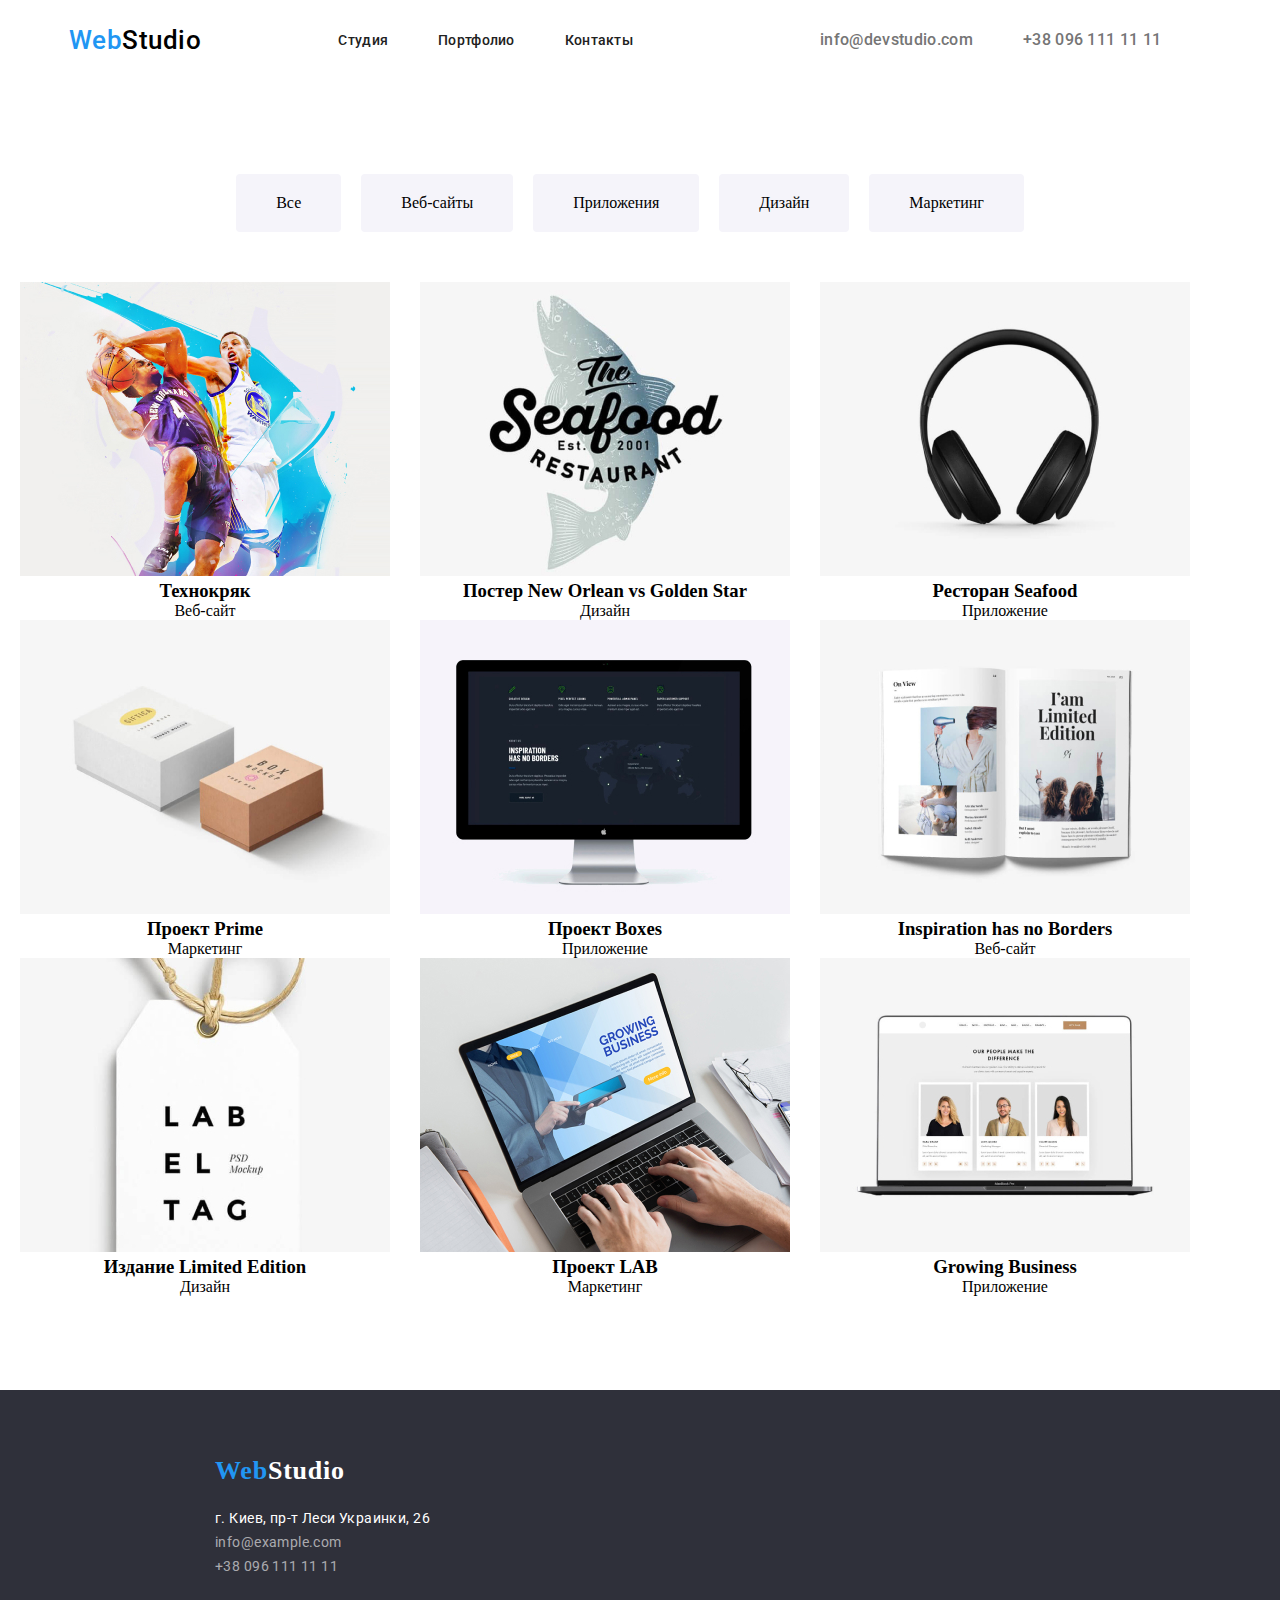
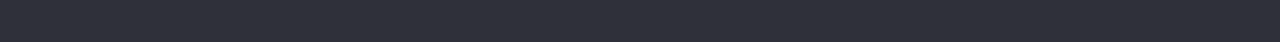
==== portfolio.html @ 349dc5eb "add photo for two page" ====
<!DOCTYPE html>
<html lang="ru">

<head>
    <meta charset="UTF-8">
    <meta http-equiv="X-UA-Compatible" content="IE=edge">
    <meta name="viewport" content="width=device-width, initial-scale=1.0">
    <title>2 Homework</title>
    <link rel="stylesheet" href="./style.css">
    <link rel="stylesheet" href="./porfolio.css">
</head>

<body>
    <div class="wrapper">
        <header>
            <!-- header-top  -->
            <div class="header-top">
                <a class="logo" href="#logo">
                    Web<span>Studio</span>
                </a>
                <nav>
                    <ul class="nav-list">
                        <li> <a href="./index.html">Студия</a></li>
                        <li> <a href="./porfolio.html">Портфолио</a></li>
                        <li> <a href="./contacts.html">Контакты</a></li>
                    </ul>
                </nav>
                <ul class="social-link">
                    <li> <a href="#">info@devstudio.com</a></li>
                    <li> <a href="#">+38 096 111 11 11</a></li>
                </ul>

            </div>
        </header>
        <main>
            <section class="section-filter">
                <h2 style="display: none;">Секция Фильтров</h2>
                <ul class="main-list">
                    <li><a href="#">Все</a></li>
                    <li><a href="#">Веб-сайты</a></li>
                    <li><a href="#">Приложения</a></li>
                    <li><a href="#">Дизайн</a></li>
                    <li><a href="#">Маркетинг</a></li>
                </ul>
            </section>
            <div class="section-store">
                <ul class="items-store">
                    <li>
                        <img src="./images/portfolio/01.jpg" alt="">
                        <h3>Технокряк</h3>
                        <p>Веб-сайт</p>
                    </li>
                    <li>
                        <img src="./images/portfolio/02.jpg" alt="">
                        <h3>Постер New Orlean vs Golden Star</h3>
                        <p>Дизайн</p>
                    </li>
                    <li>
                        <img src="./images/portfolio/03.jpg" alt="">
                        <h3>Ресторан Seafood</h3>
                        <p>Приложение</p>
                    </li>
                    <li>
                        <img src="./images/portfolio/04.jpg" alt="">
                        <h3>Проект Prime</h3>
                        <p>Маркетинг</p>
                    </li>
                    <li>
                        <img src="./images/portfolio/05.jpg" alt="">
                        <h3>Проект Boxes</h3>
                        <p>Приложение</p>
                    </li>
                    <li>
                        <img src="./images/portfolio/06.jpg" alt="">
                        <h3>Inspiration has no Borders</h3>
                        <p>Веб-сайт</p>
                    </li>
                    <li>
                        <img src="./images/portfolio/07.jpg" alt="">
                        <h3>Издание Limited Edition</h3>
                        <p>Дизайн</p>
                    </li>
                    <li>
                        <img src="./images/portfolio/08.jpg" alt="">
                        <h3>Проект LAB</h3>
                        <p>Маркетинг</p>
                    </li>
                    <li>
                        <img src="./images/portfolio/09.jpg" alt="">
                        <h3>Growing Business</h3>
                        <p>Приложение</p>
                    </li>
                </ul>
            </div>
        </main>
        <footer>
            <!-- footer-bottom -->
            <div class="footer-bottom">
                <a class="logo" href="#logo">
                    Web<span class="c-white">Studio</span>
                </a>
                <address>
                    <ul class="footer-list">
                        <li><a href="https://bit.ly/3pXMvUd" target="_blank" rel="noopener noreferrer">
                                г. Киев, пр-т
                                Леси Украинки, 26
                            </a>
                        </li>
                        <li><a class="link" href="mailto:info@devstudio.com">info@example.com</a> </li>
                        <li><a class="link" href="tel:+380961111111">+38 096 111 11 11</a> </li>
                    </ul>
                </address>
            </div>
        </footer>
    </div>
</body>

</html>
---- style.css ----
@import url(https://fonts.googleapis.com/css?family=Roboto:100,100italic,300,300italic,regular,italic,500,500italic,700,700italic,900,900italic);
* {
    margin: 0;
    padding: 0;
}

a {
    text-decoration: none;
    color: black;
}

ul li {
    list-style: none;
}


/* for footer link  */

.c-white {
    color: white;
}


/* header  */

.header-top {
    display: flex;
    justify-content: space-around;
    height: 80px;
    align-items: center;
}

.header-top a {
    font-family: 'Roboto';
    font-style: normal;
    font-weight: 500;
    line-height: 14px;
    letter-spacing: 0.02em;
}

.logo {
    font-family: 'Raleway';
    font-style: normal;
    font-weight: 700;
    font-size: 26px;
    line-height: 31px;
    letter-spacing: 0.03em;
    color: #2196F3;
}

.header-top span {
    color: #000;
}

.header-top ul {
    display: flex;
}

.nav-list li {
    margin-right: 50px;
}

.nav-list a {
    color: #212121;
    font-size: 14px;
}

.social-link a {
    color: #757575;
    margin-right: 50px;
}

.header-top ul li a:hover {
    color: #2196F3;
}


/* main  */

main {
    text-align: center;
}

section h2 {
    margin-bottom: 50px;
    font-family: 'Roboto';
    font-style: normal;
    font-weight: 700;
    font-size: 36px;
    line-height: 42px;
    text-align: center;
    letter-spacing: 0.03em;
    color: #212121;
}


/* banner  */

.banner {
    display: flex;
    flex-direction: column;
    justify-content: center;
    align-items: center;
    background: #2F303A;
    height: 600px;
}

.banner h1 {
    width: 696px;
    font-family: 'Roboto';
    font-style: normal;
    font-weight: 900;
    font-size: 44px;
    line-height: 60px;
    text-align: center;
    letter-spacing: 0.06em;
    text-transform: uppercase;
    color: #FFFFFF;
}

.banner button {
    font-family: 'Roboto';
    font-style: normal;
    font-weight: 700;
    font-size: 16px;
    line-height: 30px;
    color: white;
    padding: 20px 20px;
    background: #2196F3;
    box-shadow: 0px 4px 4px rgba(0, 0, 0, 0.15);
    border-radius: 4px;
    margin-top: 30px;
    cursor: pointer;
}

.banner button:active {
    background: #757575;
}


/* our-features  */

.our-features {
    margin-top: 94px;
    display: flex;
    flex-direction: column;
    justify-content: center;
}

.list {
    margin-top: 20px;
    display: flex;
    justify-content: center;
}

.list h3 {
    font-family: 'Roboto';
    font-style: normal;
    font-weight: 700;
    font-size: 14px;
    line-height: 16px;
    letter-spacing: 0.03em;
    text-transform: uppercase;
    color: #212121;
}

.list li {
    width: 270px;
    text-align: left;
    margin-right: 30px;
}

.list p {
    margin-top: 10px;
    font-family: 'Roboto';
    font-style: normal;
    font-weight: 400;
    font-size: 14px;
    line-height: 24px;
    letter-spacing: 0.03em;
    color: #757575;
}


/* what-we-do  */

.what-we-do {
    margin-top: 94px;
    display: flex;
    flex-direction: column;
}

.what-we-do ul {
    display: flex;
    justify-content: center;
}

.what-we-do ul li {
    margin-right: 30px;
}

.items {
    display: flex;
    justify-content: space-around;
}


/* our-teams  */

.our-teams {
    margin-top: 94px;
    display: flex;
    flex-direction: column;
}

.our-teams ul {
    justify-content: center;
}

.item {
    background: #FFFFFF;
    box-shadow: 0px 1px 3px rgba(0, 0, 0, 0.12), 0px 1px 1px rgba(0, 0, 0, 0.14), 0px 2px 1px rgba(0, 0, 0, 0.2);
    border-radius: 0px 0px 4px 4px;
    margin-right: 30px;
    transition: all 0.7s ease-in;
}

.item:hover {
    background: #2F303A;
    color: white;
}

.item h3 {
    margin-top: 30px;
}

.item p {
    margin: 30px 0 30px;
}


/* footer */

footer {
    margin-top: 94px;
    width: 100%;
    height: 252px;
    background: #2F303A;
}

footer a {
    color: white;
}

.footer-bottom {
    margin-left: 215px;
    height: 100%;
    display: flex;
    justify-content: center;
    align-items: flex-start;
    flex-direction: column;
}

address {
    margin-top: 20px;
}

.footer-list a {
    font-family: 'Roboto';
    font-style: normal;
    font-weight: 400;
    font-size: 14px;
    line-height: 24px;
    letter-spacing: 0.03em;
}

.link {
    color: rgba(255, 255, 255, 0.6);
}
---- porfolio.css ----
html,
body {
    height: 100%;
}

.wrapper {
    display: flex;
    min-height: 100%;
    flex-direction: column;
}

main {
    flex: 1 1 auto;
    min-height: 100%;
}

.section-filter {
    display: flex;
    justify-content: center;
}

.main-list {
    display: flex;
    align-items: center;
    margin-top: 94px;
}

.main-list li {
    margin-right: 20px;
    background: #f5f4fa;
    border-radius: 4px;
    padding: 20px 40px;
}

.main-list li:hover {
    color: white;
    background: #2196f3;
    box-shadow: 0px 3px 1px rgba(0, 0, 0, 0.1), 0px 1px 2px rgba(0, 0, 0, 0.08), 0px 2px 2px rgba(0, 0, 0, 0.12);
}

.main-list a:hover {
    color: white;
}

.section-store {
    display: flex;
    flex-direction: column;
    justify-content: center;
    align-items: center;
    margin-top: 50px;
}

.items-store {
    display: flex;
    flex-direction: row;
    width: 1240px;
    flex-wrap: wrap;
}

.items-store li {
    margin-right: 30px;
}
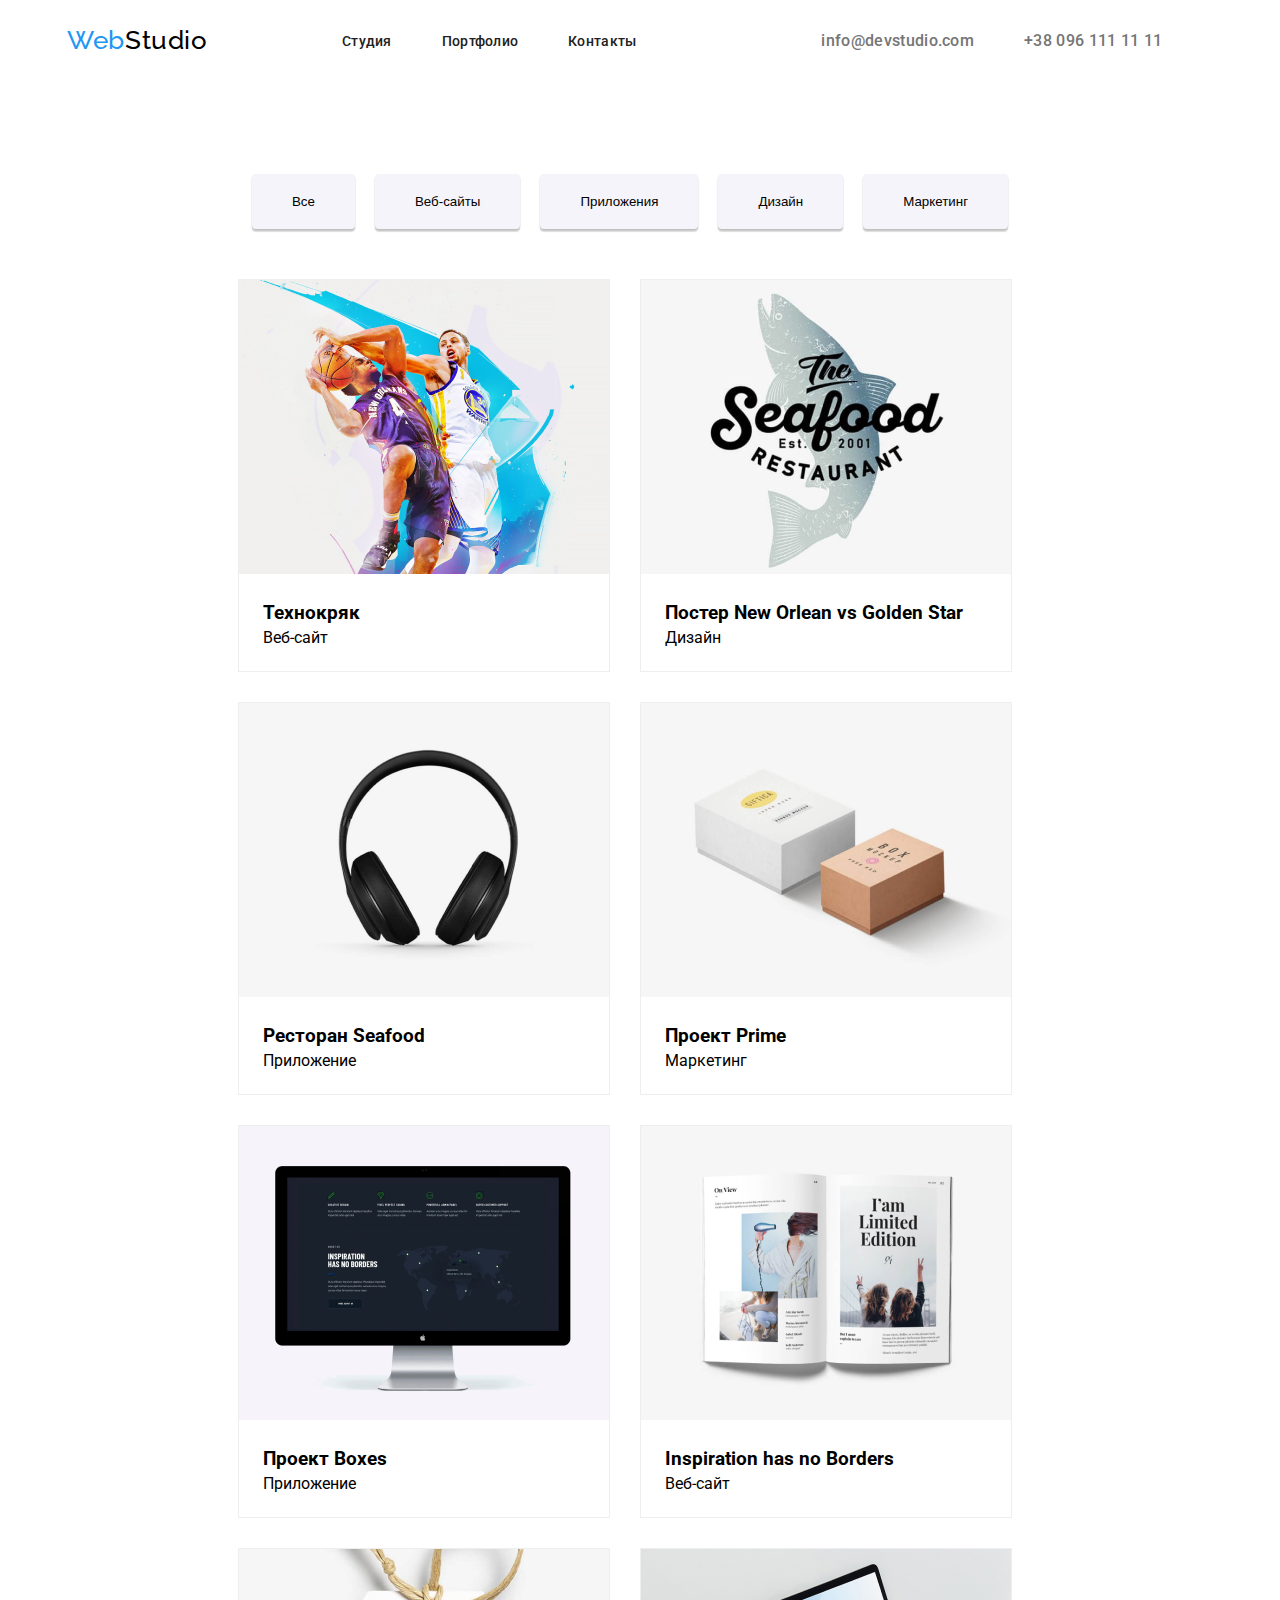
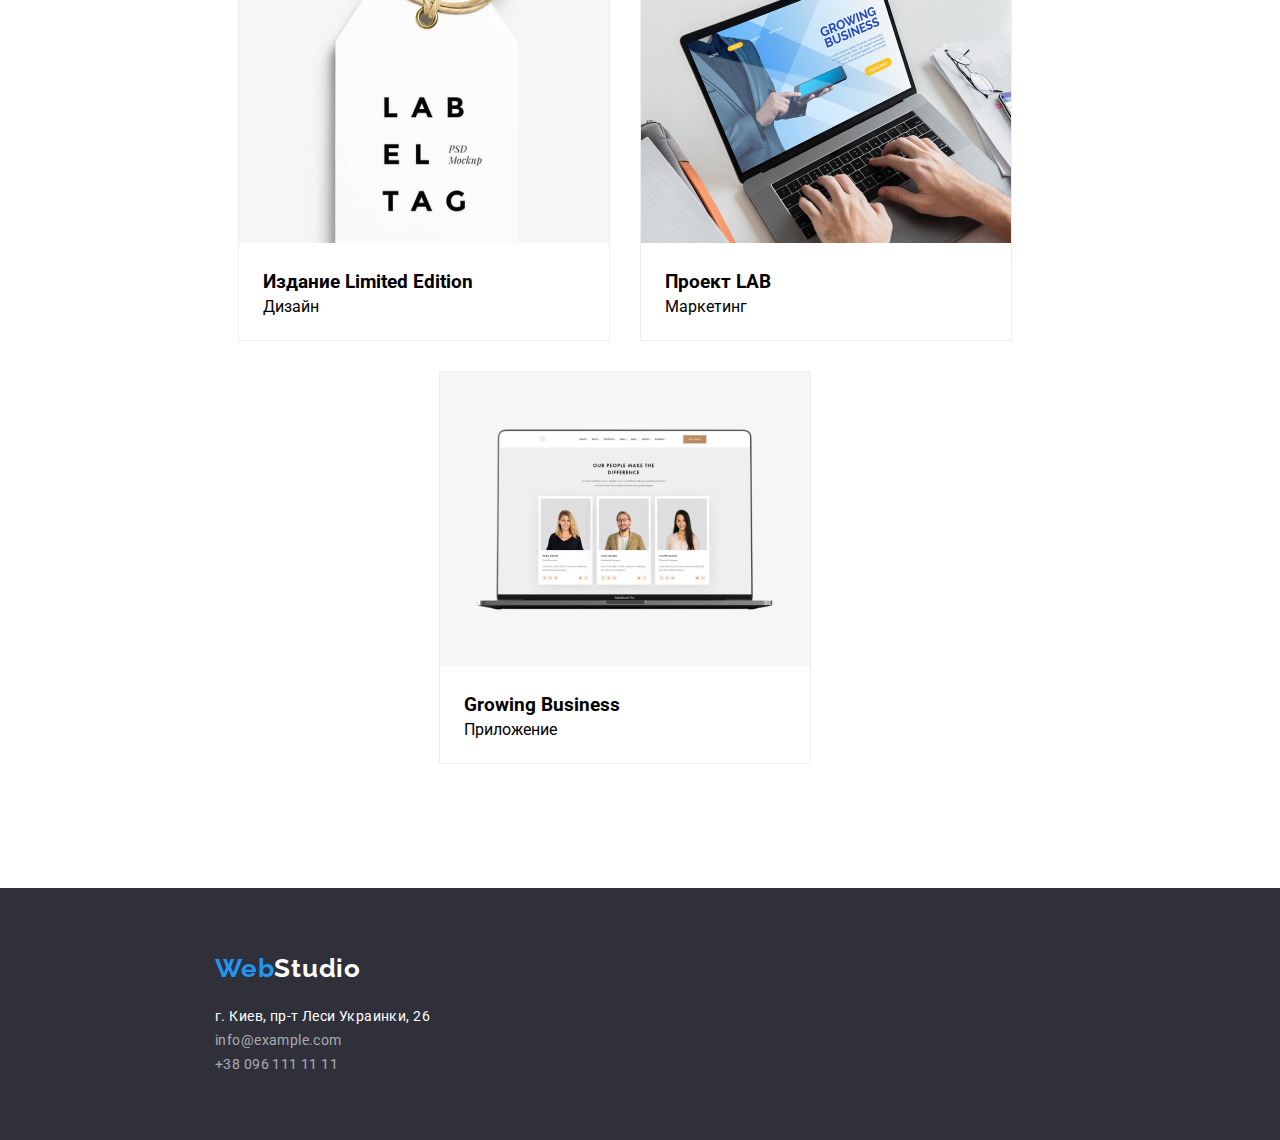
==== commit 29e97353: "changes" ====
--- a/portfolio.html
+++ b/portfolio.html
@@ -2,117 +2,160 @@
 <html lang="ru">
 
 <head>
-    <meta charset="UTF-8">
-    <meta http-equiv="X-UA-Compatible" content="IE=edge">
-    <meta name="viewport" content="width=device-width, initial-scale=1.0">
-    <title>2 Homework</title>
-    <link rel="stylesheet" href="./style.css">
-    <link rel="stylesheet" href="./porfolio.css">
+    <meta charset="UTF-8" />
+    <meta http-equiv="X-UA-Compatible" content="IE=edge" />
+    <meta name="viewport" content="width=device-width, initial-scale=1.0" />
+    <link rel="preconnect" href="https://fonts.googleapis.com">
+    <link rel="preconnect" href="https://fonts.gstatic.com" crossorigin>
+    <link href="https://fonts.googleapis.com/css2?family=Raleway:wght@700&family=Roboto:wght@400;500;700;900&display=swap" rel="stylesheet">
+    <link rel="stylesheet" href="./styles.css" />
+    <title>Portfolio</title>
 </head>
 
 <body>
-    <div class="wrapper">
-        <header>
-            <!-- header-top  -->
-            <div class="header-top">
-                <a class="logo" href="#logo">
-                    Web<span>Studio</span>
-                </a>
-                <nav>
-                    <ul class="nav-list">
-                        <li> <a href="./index.html">Студия</a></li>
-                        <li> <a href="./porfolio.html">Портфолио</a></li>
-                        <li> <a href="./contacts.html">Контакты</a></li>
-                    </ul>
-                </nav>
-                <ul class="social-link">
-                    <li> <a href="#">info@devstudio.com</a></li>
-                    <li> <a href="#">+38 096 111 11 11</a></li>
+    <header>
+        <!-- header-top  -->
+        <div class="header-top">
+            <a class="logo" href="#logo"> Web<span>Studio</span> </a>
+            <nav>
+                <ul class="nav-list">
+                    <li><a href="./index.html">Студия</a></li>
+                    <li><a href="./porfolio.html">Портфолио</a></li>
+                    <li><a href="./contacts.html">Контакты</a></li>
                 </ul>
-
-            </div>
-        </header>
-        <main>
-            <section class="section-filter">
-                <h2 style="display: none;">Секция Фильтров</h2>
-                <ul class="main-list">
-                    <li><a href="#">Все</a></li>
-                    <li><a href="#">Веб-сайты</a></li>
-                    <li><a href="#">Приложения</a></li>
-                    <li><a href="#">Дизайн</a></li>
-                    <li><a href="#">Маркетинг</a></li>
-                </ul>
-            </section>
-            <div class="section-store">
-                <ul class="items-store">
-                    <li>
-                        <img src="./images/portfolio/01.jpg" alt="">
-                        <h3>Технокряк</h3>
-                        <p>Веб-сайт</p>
-                    </li>
-                    <li>
-                        <img src="./images/portfolio/02.jpg" alt="">
-                        <h3>Постер New Orlean vs Golden Star</h3>
-                        <p>Дизайн</p>
-                    </li>
-                    <li>
-                        <img src="./images/portfolio/03.jpg" alt="">
-                        <h3>Ресторан Seafood</h3>
-                        <p>Приложение</p>
-                    </li>
-                    <li>
-                        <img src="./images/portfolio/04.jpg" alt="">
-                        <h3>Проект Prime</h3>
-                        <p>Маркетинг</p>
-                    </li>
-                    <li>
-                        <img src="./images/portfolio/05.jpg" alt="">
-                        <h3>Проект Boxes</h3>
-                        <p>Приложение</p>
-                    </li>
-                    <li>
-                        <img src="./images/portfolio/06.jpg" alt="">
-                        <h3>Inspiration has no Borders</h3>
-                        <p>Веб-сайт</p>
-                    </li>
-                    <li>
-                        <img src="./images/portfolio/07.jpg" alt="">
-                        <h3>Издание Limited Edition</h3>
-                        <p>Дизайн</p>
-                    </li>
-                    <li>
-                        <img src="./images/portfolio/08.jpg" alt="">
-                        <h3>Проект LAB</h3>
-                        <p>Маркетинг</p>
-                    </li>
-                    <li>
-                        <img src="./images/portfolio/09.jpg" alt="">
-                        <h3>Growing Business</h3>
-                        <p>Приложение</p>
-                    </li>
-                </ul>
-            </div>
-        </main>
-        <footer>
-            <!-- footer-bottom -->
-            <div class="footer-bottom">
-                <a class="logo" href="#logo">
-                    Web<span class="c-white">Studio</span>
-                </a>
-                <address>
-                    <ul class="footer-list">
-                        <li><a href="https://bit.ly/3pXMvUd" target="_blank" rel="noopener noreferrer">
-                                г. Киев, пр-т
-                                Леси Украинки, 26
-                            </a>
-                        </li>
-                        <li><a class="link" href="mailto:info@devstudio.com">info@example.com</a> </li>
-                        <li><a class="link" href="tel:+380961111111">+38 096 111 11 11</a> </li>
-                    </ul>
-                </address>
-            </div>
-        </footer>
-    </div>
+            </nav>
+            <ul class="social-link">
+                <li><a href="#">info@devstudio.com</a></li>
+                <li><a href="#">+38 096 111 11 11</a></li>
+            </ul>
+        </div>
+    </header>
+    <main>
+        <section class="section-filter">
+            <h1 style="display: none">Секция Фильтров</h1>
+            <ul class="main-list">
+                <li><button type="button">Все</button></li>
+                <li><button type="button">Веб-сайты</button></li>
+                <li><button type="button">Приложения</button></li>
+                <li><button type="button">Дизайн</button></li>
+                <li><button type="button">Маркетинг</button></li>
+            </ul>
+        </section>
+        <div class="section-store">
+            <ul class="items-store">
+                <li class="store-item">
+                    <a href="#">
+                        <img width="370" src="./images/portfolio/01.jpg" alt="Website" />
+                        <div class="container">
+                            <h3>Технокряк</h3>
+                            <p>Веб-сайт</p>
+                        </div>
+                    </a>
+                </li>
+                <li class="store-item">
+                    <a href="#">
+                        <img width="370" src="/images/portfolio/02.jpg" alt="Design" />
+                        <div class="container">
+                            <h3>Постер New Orlean vs Golden Star</h3>
+                            <p>Дизайн</p>
+                        </div>
+                    </a>
+                </li>
+                <li class="store-item">
+                    <a href="#">
+                        <img width="370" src="./images/portfolio/03.jpg" alt="Application" />
+                        <div class="container">
+                            <h3>Ресторан Seafood</h3>
+                            <p>Приложение</p>
+                        </div>
+                    </a>
+                </li>
+                <li class="store-item">
+                    <a href="#">
+                        <img width="370" src="./images/portfolio/04.jpg" alt="Marketing" />
+                        <div class="container">
+                            <h3>Проект Prime</h3>
+                            <p>Маркетинг</p>
+                        </div>
+                    </a>
+                </li>
+                <li class="store-item">
+                    <a href="#">
+                        <img width="370" src="./images/portfolio/05.jpg" alt="Application" />
+                        <div class="container">
+                            <h3>Проект Boxes</h3>
+                            <p>Приложение</p>
+                        </div>
+                    </a>
+                </li>
+                <li class="store-item">
+                    <a href="#">
+                        <img width="370" src="./images/portfolio/06.jpg" alt="Website" />
+                        <div class="container">
+                            <h3>Inspiration has no Borders</h3>
+                            <p>Веб-сайт</p>
+                        </div>
+                    </a>
+                </li>
+                <li class="store-item">
+                    <a href="#">
+                        <img width="370" src="./images/portfolio/07.jpg" alt="Design" />
+                        <div class="container">
+                            <h3>Издание Limited Edition</h3>
+                            <p>Дизайн</p>
+                        </div>
+                    </a>
+                </li>
+                <li class="store-item">
+                    <a href="#">
+                        <img width="370" src="./images/portfolio/08.jpg" alt="Marketing" />
+                        <div class="container">
+                            <h3>Проект LAB</h3>
+                            <p>Маркетинг</p>
+                        </div>
+                    </a>
+                </li>
+                <li class="store-item">
+                    <a href="#">
+                        <img width="370" src="./images/portfolio/09.jpg" alt="Application" />
+                        <div class="container">
+                            <h3>Growing Business</h3>
+                            <p>Приложение</p>
+                        </div>
+                    </a>
+                </li>
+            </ul>
+        </div>
+    </main>
+    <footer>
+        <!-- footer-bottom -->
+        <div class="footer-bottom">
+            <a class="logo" href="#logo">
+          Web<span class="c-white">Studio</span>
+        </a>
+            <address>
+          <ul class="footer-list">
+            <li>
+              <a
+                href="https://bit.ly/3pXMvUd"
+                target="_blank"
+                rel="noopener noreferrer"
+              >
+                г. Киев, пр-т Леси Украинки, 26
+              </a>
+            </li>
+            <li>
+              <a class="link" href="mailto:info@devstudio.com"
+                >info@example.com</a
+              >
+            </li>
+            <li>
+              <a class="link" href="tel:+380961111111">+38 096 111 11 11</a>
+            </li>
+          </ul>
+        </address>
+        </div>
+    </footer>
 </body>
 
 </html>--- a/styles.css
+++ b/styles.css
@@ -0,0 +1,341 @@
+* {
+    margin: 0;
+    padding: 0;
+}
+
+body {
+    font-family: 'Roboto', sans-serif, 'Times New Roman', Times, serif, -apple-system, BlinkMacSystemFont, 'Segoe UI', Roboto, Oxygen, Ubuntu, Cantarell, 'Open Sans', 'Helvetica Neue', sans-serif;
+}
+
+a {
+    text-decoration: none;
+    color: black;
+}
+
+ul li {
+    list-style: none;
+}
+
+
+/* for footer link  */
+
+.c-white {
+    color: white;
+}
+
+
+/* header  */
+
+.header-top {
+    display: flex;
+    justify-content: space-around;
+    height: 80px;
+    align-items: center;
+}
+
+.header-top a {
+    font-style: normal;
+    font-weight: 500;
+    line-height: 14px;
+    letter-spacing: 0.02em;
+}
+
+.logo {
+    font-family: 'Raleway', sans-serif;
+    font-style: normal;
+    font-weight: 700;
+    font-size: 26px;
+    line-height: 31px;
+    letter-spacing: 0.03em;
+    color: #2196F3;
+}
+
+.header-top span {
+    color: #000;
+}
+
+.header-top ul {
+    display: flex;
+}
+
+.nav-list li {
+    margin-right: 50px;
+}
+
+.nav-list a {
+    color: #212121;
+    font-size: 14px;
+}
+
+.social-link a {
+    color: #757575;
+    margin-right: 50px;
+}
+
+.header-top ul li a:hover {
+    color: #2196F3;
+}
+
+
+/* main  */
+
+main {
+    text-align: center;
+}
+
+section h2 {
+    margin-bottom: 50px;
+    font-style: normal;
+    font-weight: 700;
+    font-size: 36px;
+    line-height: 42px;
+    text-align: center;
+    letter-spacing: 0.03em;
+    color: #212121;
+}
+
+
+/* banner  */
+
+.banner {
+    display: flex;
+    flex-direction: column;
+    justify-content: center;
+    align-items: center;
+    background: #2F303A;
+    height: 600px;
+}
+
+.banner h1 {
+    width: 696px;
+    font-style: normal;
+    font-weight: 900;
+    font-size: 44px;
+    line-height: 60px;
+    text-align: center;
+    letter-spacing: 0.06em;
+    text-transform: uppercase;
+    color: #FFFFFF;
+}
+
+.banner button {
+    font-style: normal;
+    font-weight: 700;
+    font-size: 16px;
+    line-height: 30px;
+    color: white;
+    padding: 20px 20px;
+    background: #2196F3;
+    box-shadow: 0px 4px 4px rgba(0, 0, 0, 0.15);
+    border-radius: 4px;
+    margin-top: 30px;
+    cursor: pointer;
+}
+
+.banner button:hover {
+    background: #757575;
+}
+
+
+/* our-features  */
+
+.our-features {
+    margin-top: 94px;
+    display: flex;
+    flex-direction: column;
+    justify-content: center;
+}
+
+.list {
+    margin-top: 20px;
+    display: flex;
+    justify-content: center;
+}
+
+.list h3 {
+    font-style: normal;
+    font-weight: 700;
+    font-size: 14px;
+    line-height: 16px;
+    letter-spacing: 0.03em;
+    text-transform: uppercase;
+    color: #212121;
+}
+
+.list li {
+    width: 270px;
+    text-align: left;
+    margin-right: 30px;
+}
+
+.list p {
+    margin-top: 10px;
+    font-style: normal;
+    font-weight: 400;
+    font-size: 14px;
+    line-height: 24px;
+    letter-spacing: 0.03em;
+    color: #757575;
+}
+
+
+/* what-we-do  */
+
+.what-we-do {
+    margin-top: 94px;
+    display: flex;
+    flex-direction: column;
+}
+
+.what-we-do ul {
+    display: flex;
+    justify-content: center;
+}
+
+.what-we-do ul li {
+    margin-right: 30px;
+}
+
+.items {
+    display: flex;
+    justify-content: space-around;
+}
+
+
+/* our-teams  */
+
+.our-teams {
+    margin-top: 94px;
+    display: flex;
+    flex-direction: column;
+}
+
+.our-teams ul {
+    justify-content: center;
+}
+
+.item {
+    background: #FFFFFF;
+    box-shadow: 0px 1px 3px rgba(0, 0, 0, 0.12), 0px 1px 1px rgba(0, 0, 0, 0.14), 0px 2px 1px rgba(0, 0, 0, 0.2);
+    border-radius: 0px 0px 4px 4px;
+    margin-right: 30px;
+    transition: all 0.7s ease-in;
+}
+
+.item:hover {
+    background: #2F303A;
+    color: white;
+}
+
+.item h3 {
+    margin-top: 30px;
+}
+
+.item p {
+    margin: 30px 0 30px;
+}
+
+
+/* footer */
+
+footer {
+    margin-top: 94px;
+    width: 100%;
+    height: 252px;
+    background: #2F303A;
+}
+
+footer a {
+    color: white;
+}
+
+.footer-bottom {
+    margin-left: 215px;
+    height: 100%;
+    display: flex;
+    justify-content: center;
+    align-items: flex-start;
+    flex-direction: column;
+}
+
+address {
+    margin-top: 20px;
+}
+
+.footer-list a {
+    font-style: normal;
+    font-weight: 400;
+    font-size: 14px;
+    line-height: 24px;
+    letter-spacing: 0.03em;
+}
+
+.link {
+    color: rgba(255, 255, 255, 0.6);
+}
+
+
+/* portfolio  */
+
+.section-filter {
+    display: flex;
+    justify-content: center;
+}
+
+.main-list {
+    display: flex;
+    align-items: center;
+    margin-top: 94px;
+}
+
+.main-list button {
+    margin-right: 20px;
+    background: #F5F4FA;
+    border-radius: 4px;
+    padding: 20px 40px;
+    border: none;
+    box-shadow: 0px 3px 1px rgba(0, 0, 0, 0.1), 0px 1px 2px rgba(0, 0, 0, 0.08), 0px 2px 2px rgba(0, 0, 0, 0.12);
+}
+
+.main-list button:hover {
+    color: white;
+    background: #2196f3;
+    box-shadow: 0px 3px 1px rgba(0, 0, 0, 0.1), 0px 1px 2px rgba(0, 0, 0, 0.08), 0px 2px 2px rgba(0, 0, 0, 0.12);
+}
+
+.section-store {
+    display: flex;
+    flex-direction: column;
+    justify-content: center;
+    align-items: center;
+    margin-top: 50px;
+}
+
+.items-store {
+    display: flex;
+    flex-direction: row;
+    flex-wrap: wrap;
+    justify-content: center;
+    width: 80%;
+}
+
+.items-store li {
+    margin: 0 30px 30px 0;
+}
+
+.store-item {
+    display: flex;
+    flex-direction: column;
+    background: #FFFFFF;
+    border: 1px solid #EEEEEE;
+    width: 370px;
+}
+
+.container {
+    text-align: start;
+    padding: 24px;
+}
+
+.container p {
+    margin-top: 4px;
+}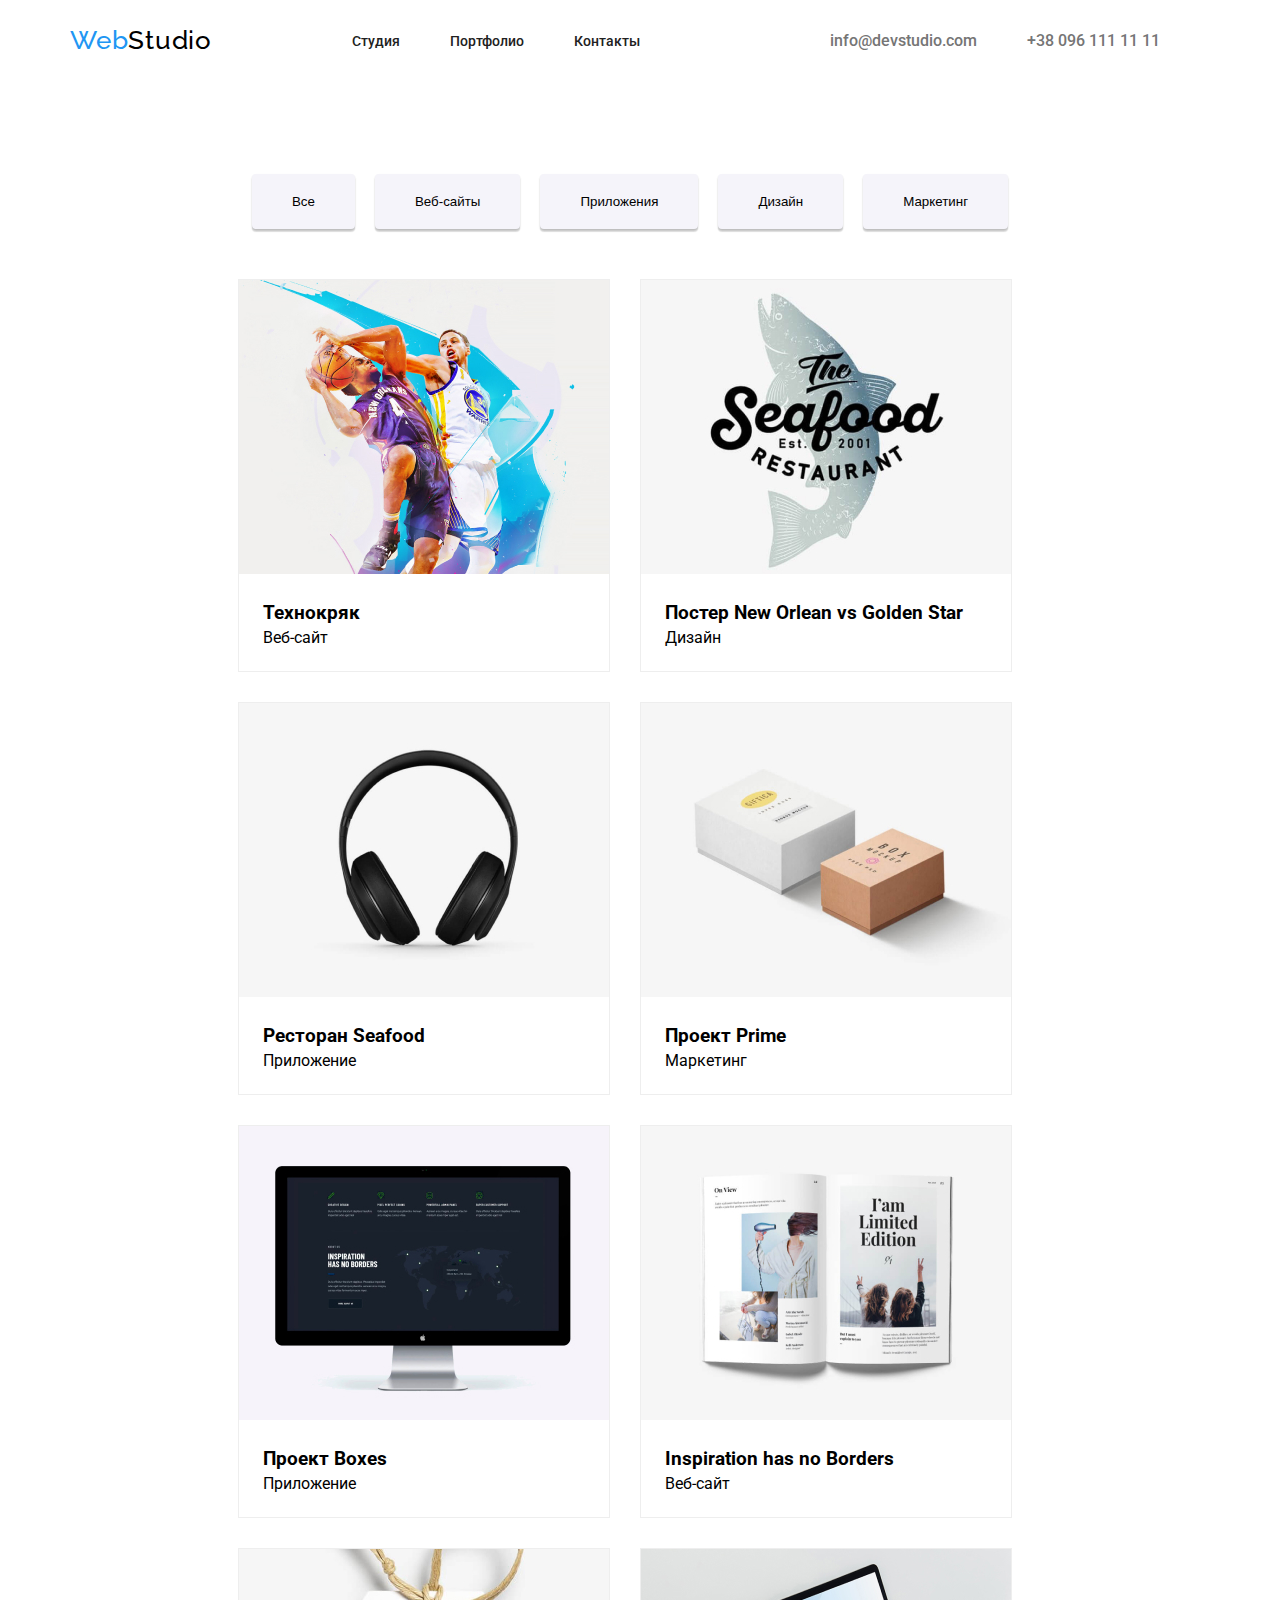
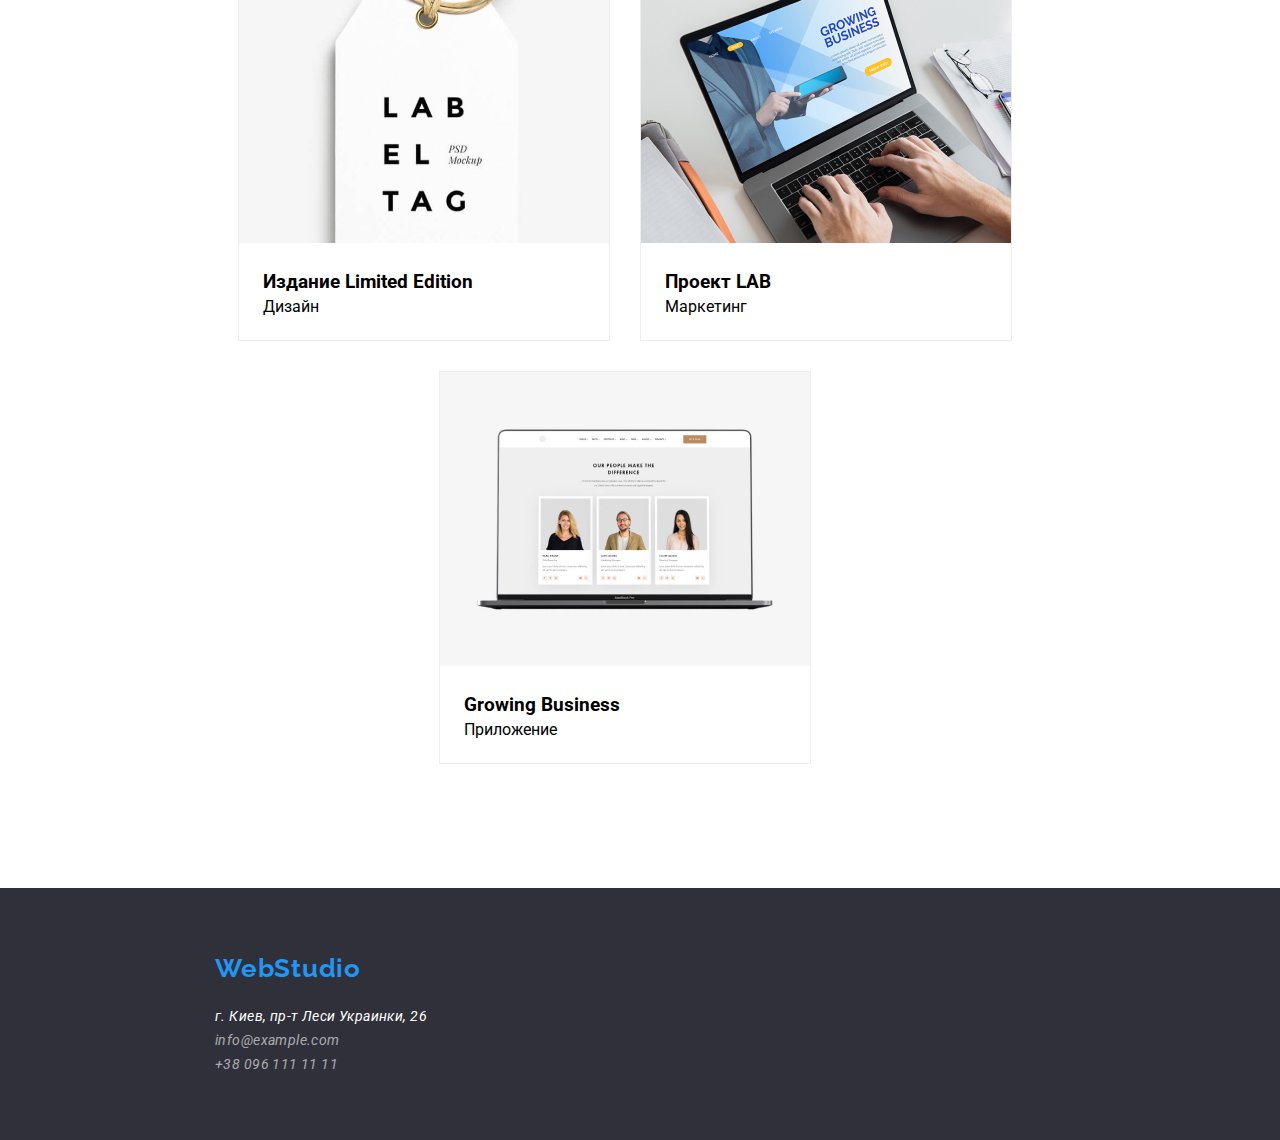
==== commit e260731f: "changes" ====
--- a/portfolio.html
+++ b/portfolio.html
@@ -54,7 +54,7 @@
                 </li>
                 <li class="store-item">
                     <a href="#">
-                        <img width="370" src="/images/portfolio/02.jpg" alt="Design" />
+                        <img width="370" src="./images/portfolio/02.jpg" alt="Design" />
                         <div class="container">
                             <h3>Постер New Orlean vs Golden Star</h3>
                             <p>Дизайн</p>
--- a/styles.css
+++ b/styles.css
@@ -19,7 +19,7 @@
 
 /* for footer link  */
 
-.c-white {
+.color-white {
     color: white;
 }
 
@@ -34,15 +34,13 @@
 }
 
 .header-top a {
-    font-style: normal;
     font-weight: 500;
     line-height: 14px;
-    letter-spacing: 0.02em;
+    letter-spacing: 0.02;
 }
 
 .logo {
     font-family: 'Raleway', sans-serif;
-    font-style: normal;
     font-weight: 700;
     font-size: 26px;
     line-height: 31px;
@@ -85,7 +83,6 @@
 
 section h2 {
     margin-bottom: 50px;
-    font-style: normal;
     font-weight: 700;
     font-size: 36px;
     line-height: 42px;
@@ -107,8 +104,7 @@
 }
 
 .banner h1 {
-    width: 696px;
-    font-style: normal;
+    max-width: 696px;
     font-weight: 900;
     font-size: 44px;
     line-height: 60px;
@@ -119,7 +115,6 @@
 }
 
 .banner button {
-    font-style: normal;
     font-weight: 700;
     font-size: 16px;
     line-height: 30px;
@@ -153,7 +148,6 @@
 }
 
 .list h3 {
-    font-style: normal;
     font-weight: 700;
     font-size: 14px;
     line-height: 16px;
@@ -170,8 +164,6 @@
 
 .list p {
     margin-top: 10px;
-    font-style: normal;
-    font-weight: 400;
     font-size: 14px;
     line-height: 24px;
     letter-spacing: 0.03em;
@@ -263,8 +255,6 @@
 }
 
 .footer-list a {
-    font-style: normal;
-    font-weight: 400;
     font-size: 14px;
     line-height: 24px;
     letter-spacing: 0.03em;
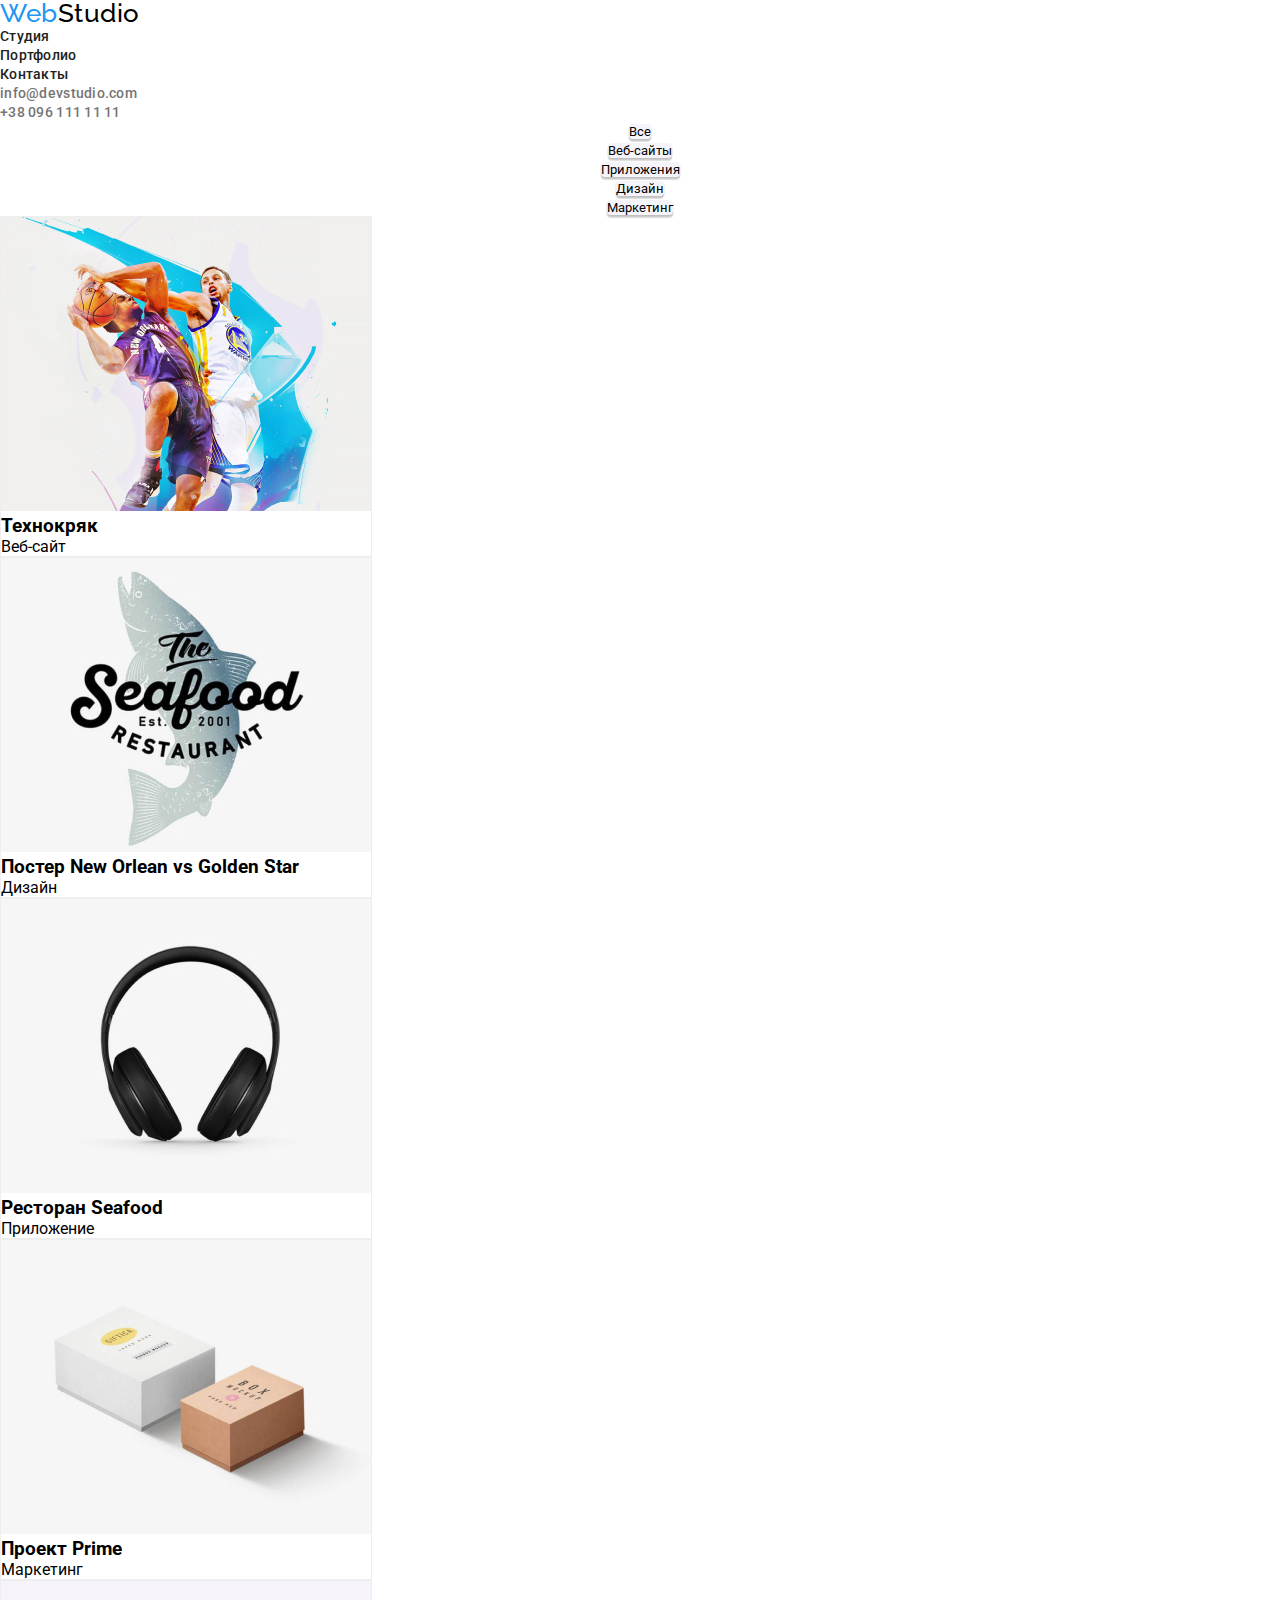
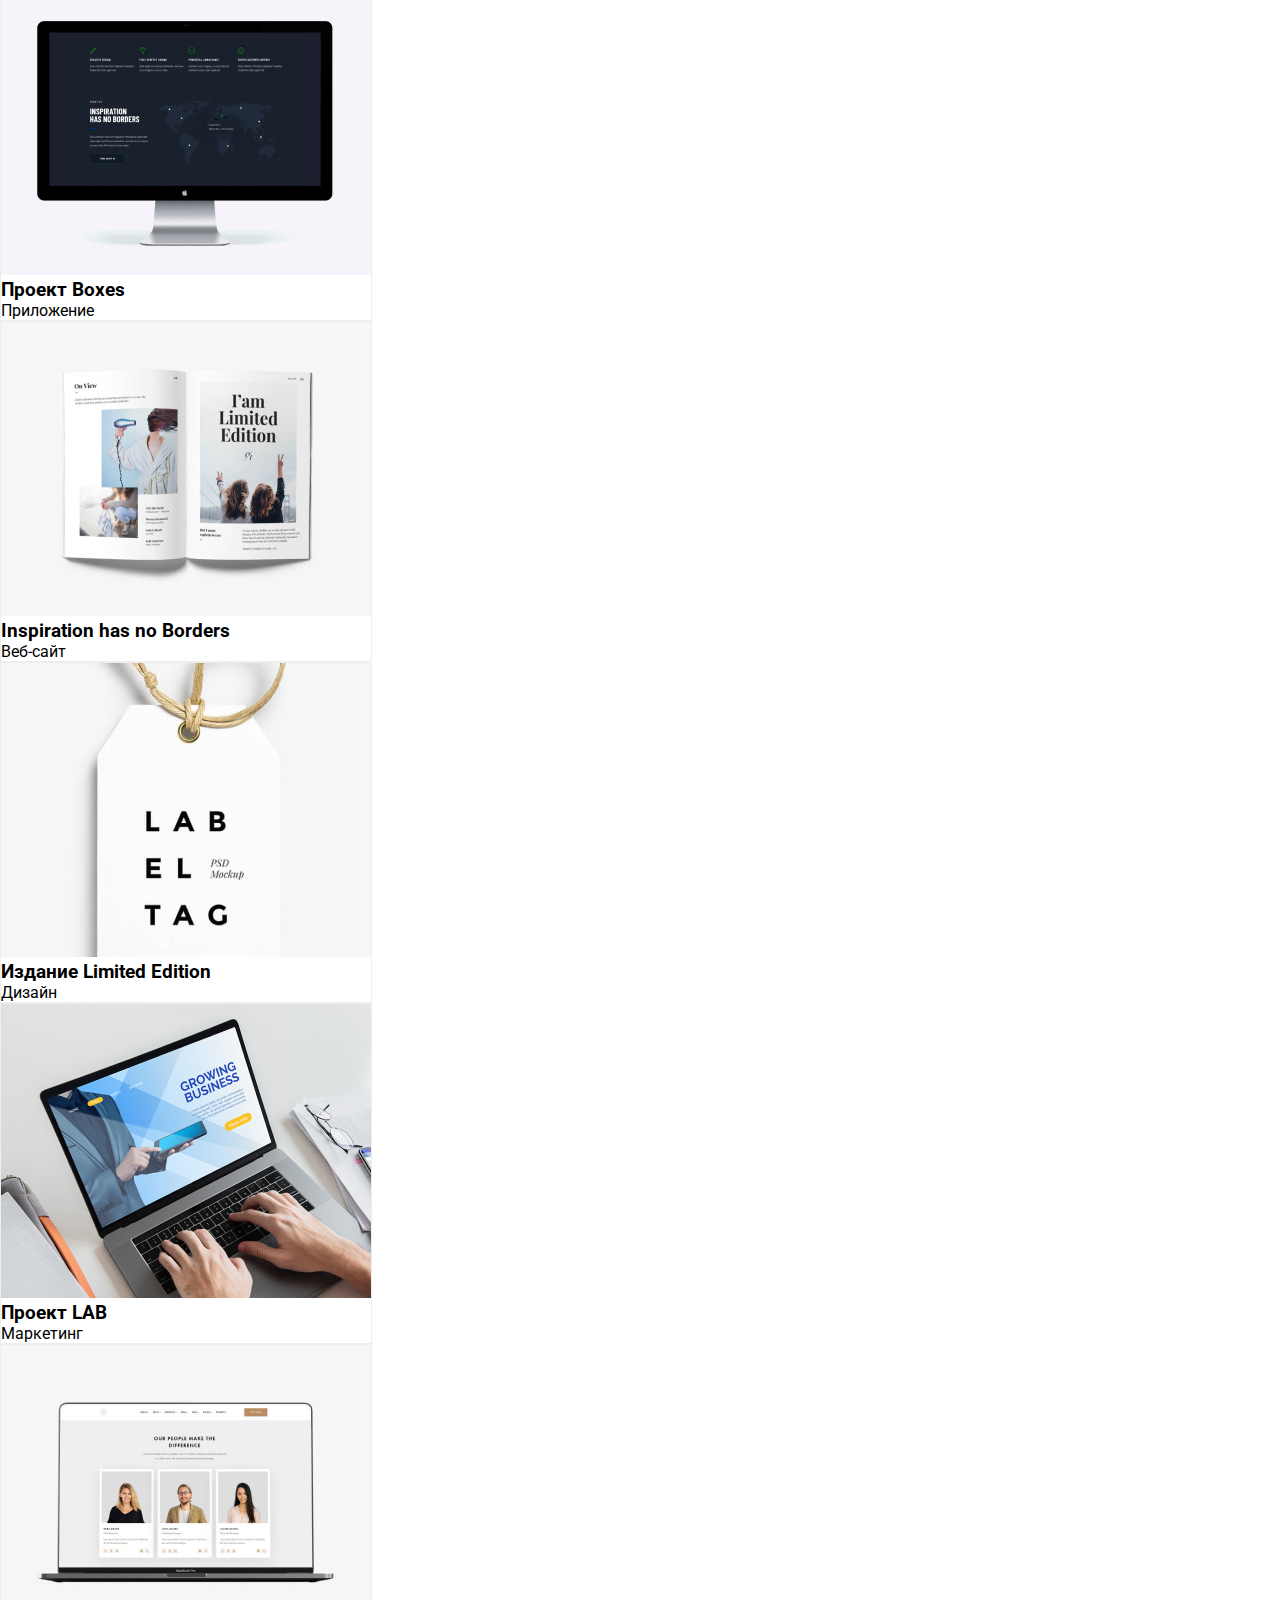
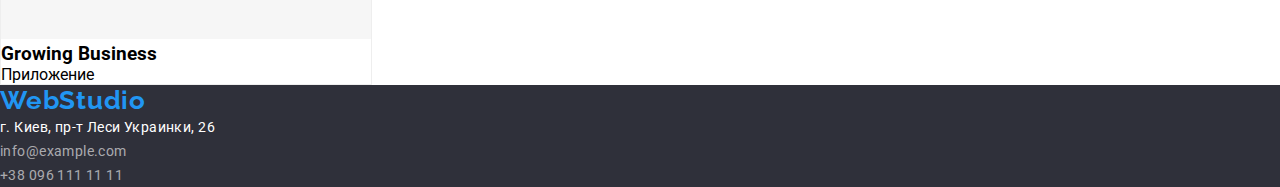
==== commit 816313a4: "fix problem" ====
--- a/portfolio.html
+++ b/portfolio.html
@@ -5,9 +5,9 @@
     <meta charset="UTF-8" />
     <meta http-equiv="X-UA-Compatible" content="IE=edge" />
     <meta name="viewport" content="width=device-width, initial-scale=1.0" />
-    <link rel="preconnect" href="https://fonts.googleapis.com">
-    <link rel="preconnect" href="https://fonts.gstatic.com" crossorigin>
-    <link href="https://fonts.googleapis.com/css2?family=Raleway:wght@700&family=Roboto:wght@400;500;700;900&display=swap" rel="stylesheet">
+    <link rel="preconnect" href="https://fonts.googleapis.com" />
+    <link rel="preconnect" href="https://fonts.gstatic.com" crossorigin />
+    <link href="https://fonts.googleapis.com/css2?family=Raleway:wght@700&family=Roboto:wght@400;500;700;900&display=swap" rel="stylesheet" />
     <link rel="stylesheet" href="./styles.css" />
     <title>Portfolio</title>
 </head>
--- a/styles.css
+++ b/styles.css
@@ -4,7 +4,7 @@
 }
 
 body {
-    font-family: 'Roboto', sans-serif, 'Times New Roman', Times, serif, -apple-system, BlinkMacSystemFont, 'Segoe UI', Roboto, Oxygen, Ubuntu, Cantarell, 'Open Sans', 'Helvetica Neue', sans-serif;
+    font-family: 'Roboto', sans-serif;
 }
 
 a {
@@ -26,38 +26,23 @@
 
 /* header  */
 
-.header-top {
-    display: flex;
-    justify-content: space-around;
-    height: 80px;
-    align-items: center;
-}
-
 .header-top a {
     font-weight: 500;
-    line-height: 14px;
-    letter-spacing: 0.02;
+    line-height: 1;
+    letter-spacing: 0.02em;
 }
 
 .logo {
     font-family: 'Raleway', sans-serif;
     font-weight: 700;
     font-size: 26px;
-    line-height: 31px;
+    line-height: 1.19;
     letter-spacing: 0.03em;
     color: #2196F3;
 }
 
 .header-top span {
     color: #000;
-}
-
-.header-top ul {
-    display: flex;
-}
-
-.nav-list li {
-    margin-right: 50px;
 }
 
 .nav-list a {
@@ -67,7 +52,7 @@
 
 .social-link a {
     color: #757575;
-    margin-right: 50px;
+    font-size: 14px;
 }
 
 .header-top ul li a:hover {
@@ -82,10 +67,8 @@
 }
 
 section h2 {
-    margin-bottom: 50px;
     font-weight: 700;
     font-size: 36px;
-    line-height: 42px;
     text-align: center;
     letter-spacing: 0.03em;
     color: #212121;
@@ -95,19 +78,14 @@
 /* banner  */
 
 .banner {
-    display: flex;
-    flex-direction: column;
-    justify-content: center;
-    align-items: center;
     background: #2F303A;
-    height: 600px;
 }
 
 .banner h1 {
-    max-width: 696px;
+    width: 696px;
     font-weight: 900;
     font-size: 44px;
-    line-height: 60px;
+    line-height: 1.36;
     text-align: center;
     letter-spacing: 0.06em;
     text-transform: uppercase;
@@ -115,15 +93,14 @@
 }
 
 .banner button {
+    font-family: inherit;
     font-weight: 700;
     font-size: 16px;
-    line-height: 30px;
+    line-height: 1.8;
     color: white;
-    padding: 20px 20px;
     background: #2196F3;
     box-shadow: 0px 4px 4px rgba(0, 0, 0, 0.15);
     border-radius: 4px;
-    margin-top: 30px;
     cursor: pointer;
 }
 
@@ -134,23 +111,10 @@
 
 /* our-features  */
 
-.our-features {
-    margin-top: 94px;
-    display: flex;
-    flex-direction: column;
-    justify-content: center;
-}
-
-.list {
-    margin-top: 20px;
-    display: flex;
-    justify-content: center;
-}
-
 .list h3 {
     font-weight: 700;
     font-size: 14px;
-    line-height: 16px;
+    line-height: 1.1;
     letter-spacing: 0.03em;
     text-transform: uppercase;
     color: #212121;
@@ -159,81 +123,29 @@
 .list li {
     width: 270px;
     text-align: left;
-    margin-right: 30px;
 }
 
 .list p {
-    margin-top: 10px;
     font-size: 14px;
-    line-height: 24px;
+    line-height: 1.7;
     letter-spacing: 0.03em;
     color: #757575;
 }
 
 
-/* what-we-do  */
-
-.what-we-do {
-    margin-top: 94px;
-    display: flex;
-    flex-direction: column;
-}
-
-.what-we-do ul {
-    display: flex;
-    justify-content: center;
-}
-
-.what-we-do ul li {
-    margin-right: 30px;
-}
-
-.items {
-    display: flex;
-    justify-content: space-around;
-}
-
-
 /* our-teams  */
-
-.our-teams {
-    margin-top: 94px;
-    display: flex;
-    flex-direction: column;
-}
-
-.our-teams ul {
-    justify-content: center;
-}
 
 .item {
     background: #FFFFFF;
     box-shadow: 0px 1px 3px rgba(0, 0, 0, 0.12), 0px 1px 1px rgba(0, 0, 0, 0.14), 0px 2px 1px rgba(0, 0, 0, 0.2);
     border-radius: 0px 0px 4px 4px;
-    margin-right: 30px;
-    transition: all 0.7s ease-in;
-}
-
-.item:hover {
-    background: #2F303A;
-    color: white;
-}
-
-.item h3 {
-    margin-top: 30px;
-}
-
-.item p {
-    margin: 30px 0 30px;
 }
 
 
 /* footer */
 
 footer {
-    margin-top: 94px;
     width: 100%;
-    height: 252px;
     background: #2F303A;
 }
 
@@ -241,22 +153,10 @@
     color: white;
 }
 
-.footer-bottom {
-    margin-left: 215px;
-    height: 100%;
-    display: flex;
-    justify-content: center;
-    align-items: flex-start;
-    flex-direction: column;
-}
-
-address {
-    margin-top: 20px;
-}
-
 .footer-list a {
+    font-style: normal;
     font-size: 14px;
-    line-height: 24px;
+    line-height: 1.7;
     letter-spacing: 0.03em;
 }
 
@@ -267,22 +167,10 @@
 
 /* portfolio  */
 
-.section-filter {
-    display: flex;
-    justify-content: center;
-}
-
-.main-list {
-    display: flex;
-    align-items: center;
-    margin-top: 94px;
-}
-
 .main-list button {
-    margin-right: 20px;
+    font-family: inherit;
     background: #F5F4FA;
     border-radius: 4px;
-    padding: 20px 40px;
     border: none;
     box-shadow: 0px 3px 1px rgba(0, 0, 0, 0.1), 0px 1px 2px rgba(0, 0, 0, 0.08), 0px 2px 2px rgba(0, 0, 0, 0.12);
 }
@@ -293,29 +181,7 @@
     box-shadow: 0px 3px 1px rgba(0, 0, 0, 0.1), 0px 1px 2px rgba(0, 0, 0, 0.08), 0px 2px 2px rgba(0, 0, 0, 0.12);
 }
 
-.section-store {
-    display: flex;
-    flex-direction: column;
-    justify-content: center;
-    align-items: center;
-    margin-top: 50px;
-}
-
-.items-store {
-    display: flex;
-    flex-direction: row;
-    flex-wrap: wrap;
-    justify-content: center;
-    width: 80%;
-}
-
-.items-store li {
-    margin: 0 30px 30px 0;
-}
-
 .store-item {
-    display: flex;
-    flex-direction: column;
     background: #FFFFFF;
     border: 1px solid #EEEEEE;
     width: 370px;
@@ -323,9 +189,4 @@
 
 .container {
     text-align: start;
-    padding: 24px;
-}
-
-.container p {
-    margin-top: 4px;
 }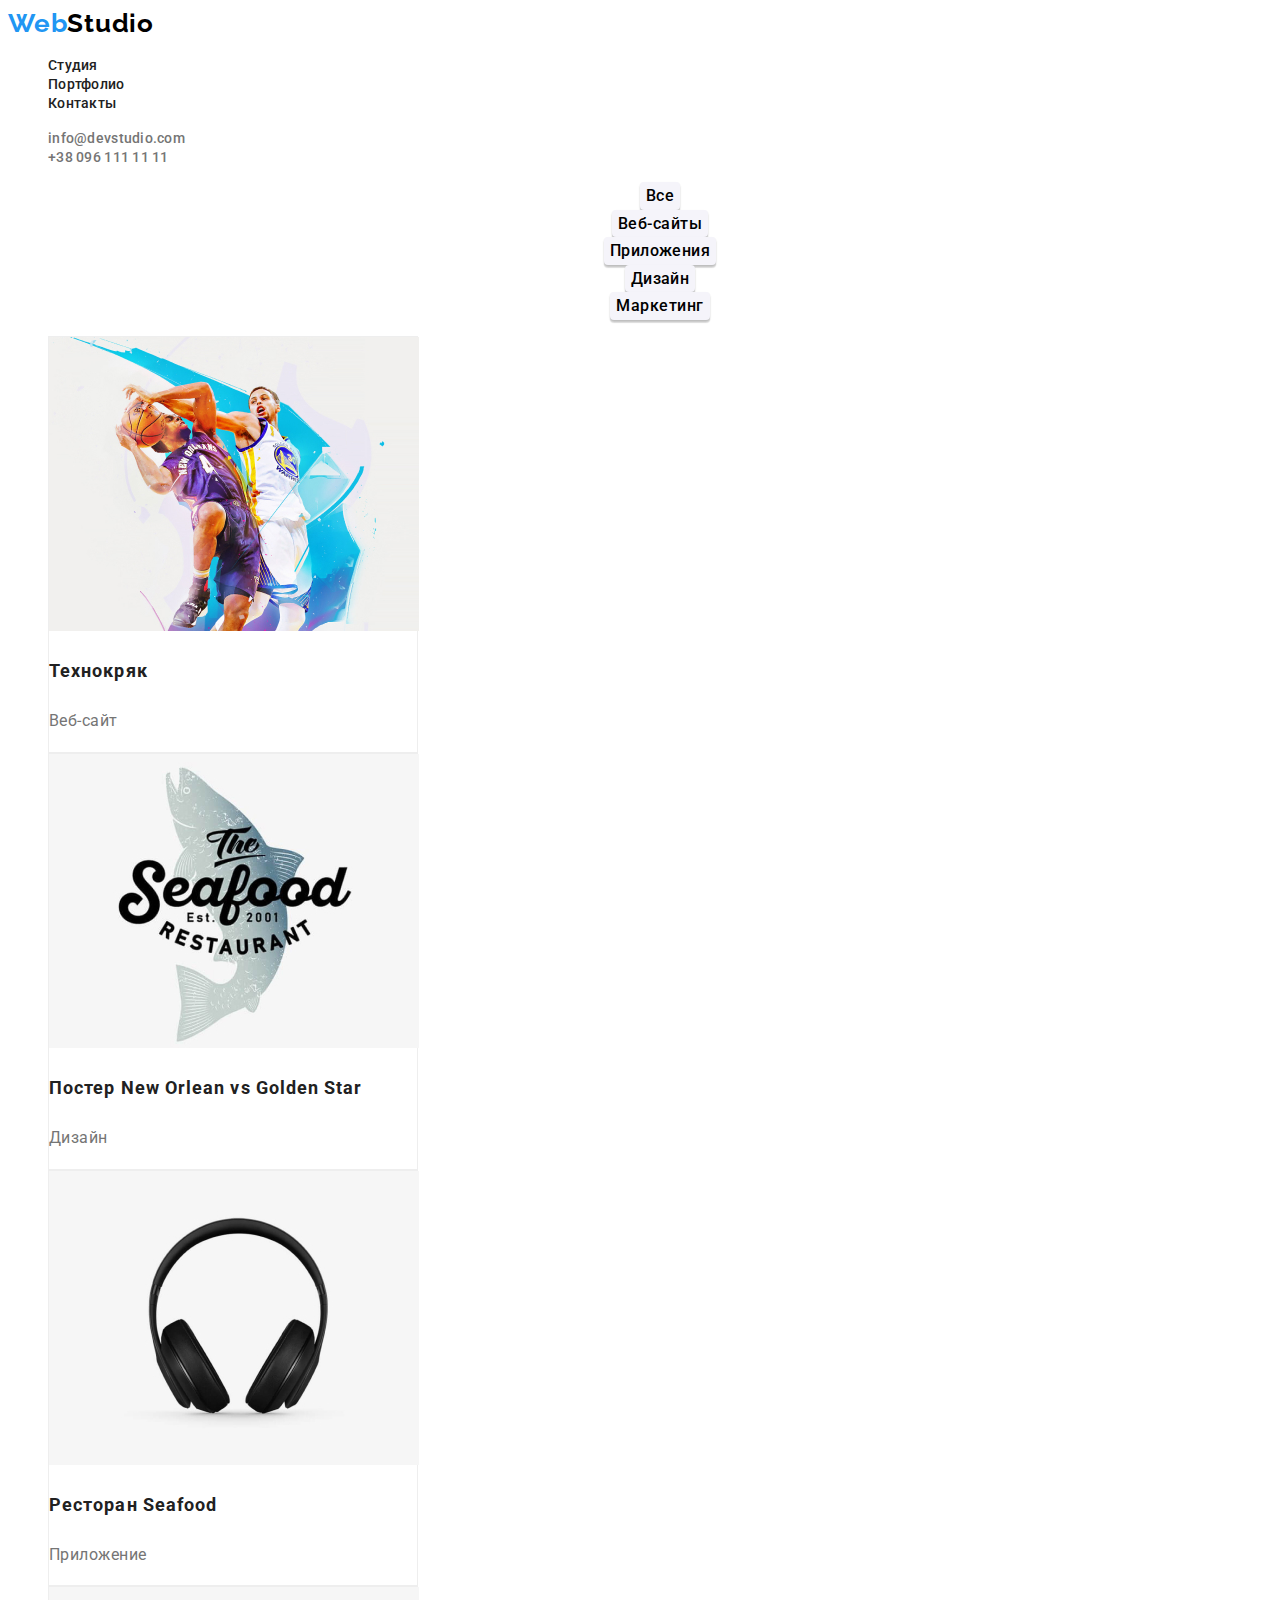
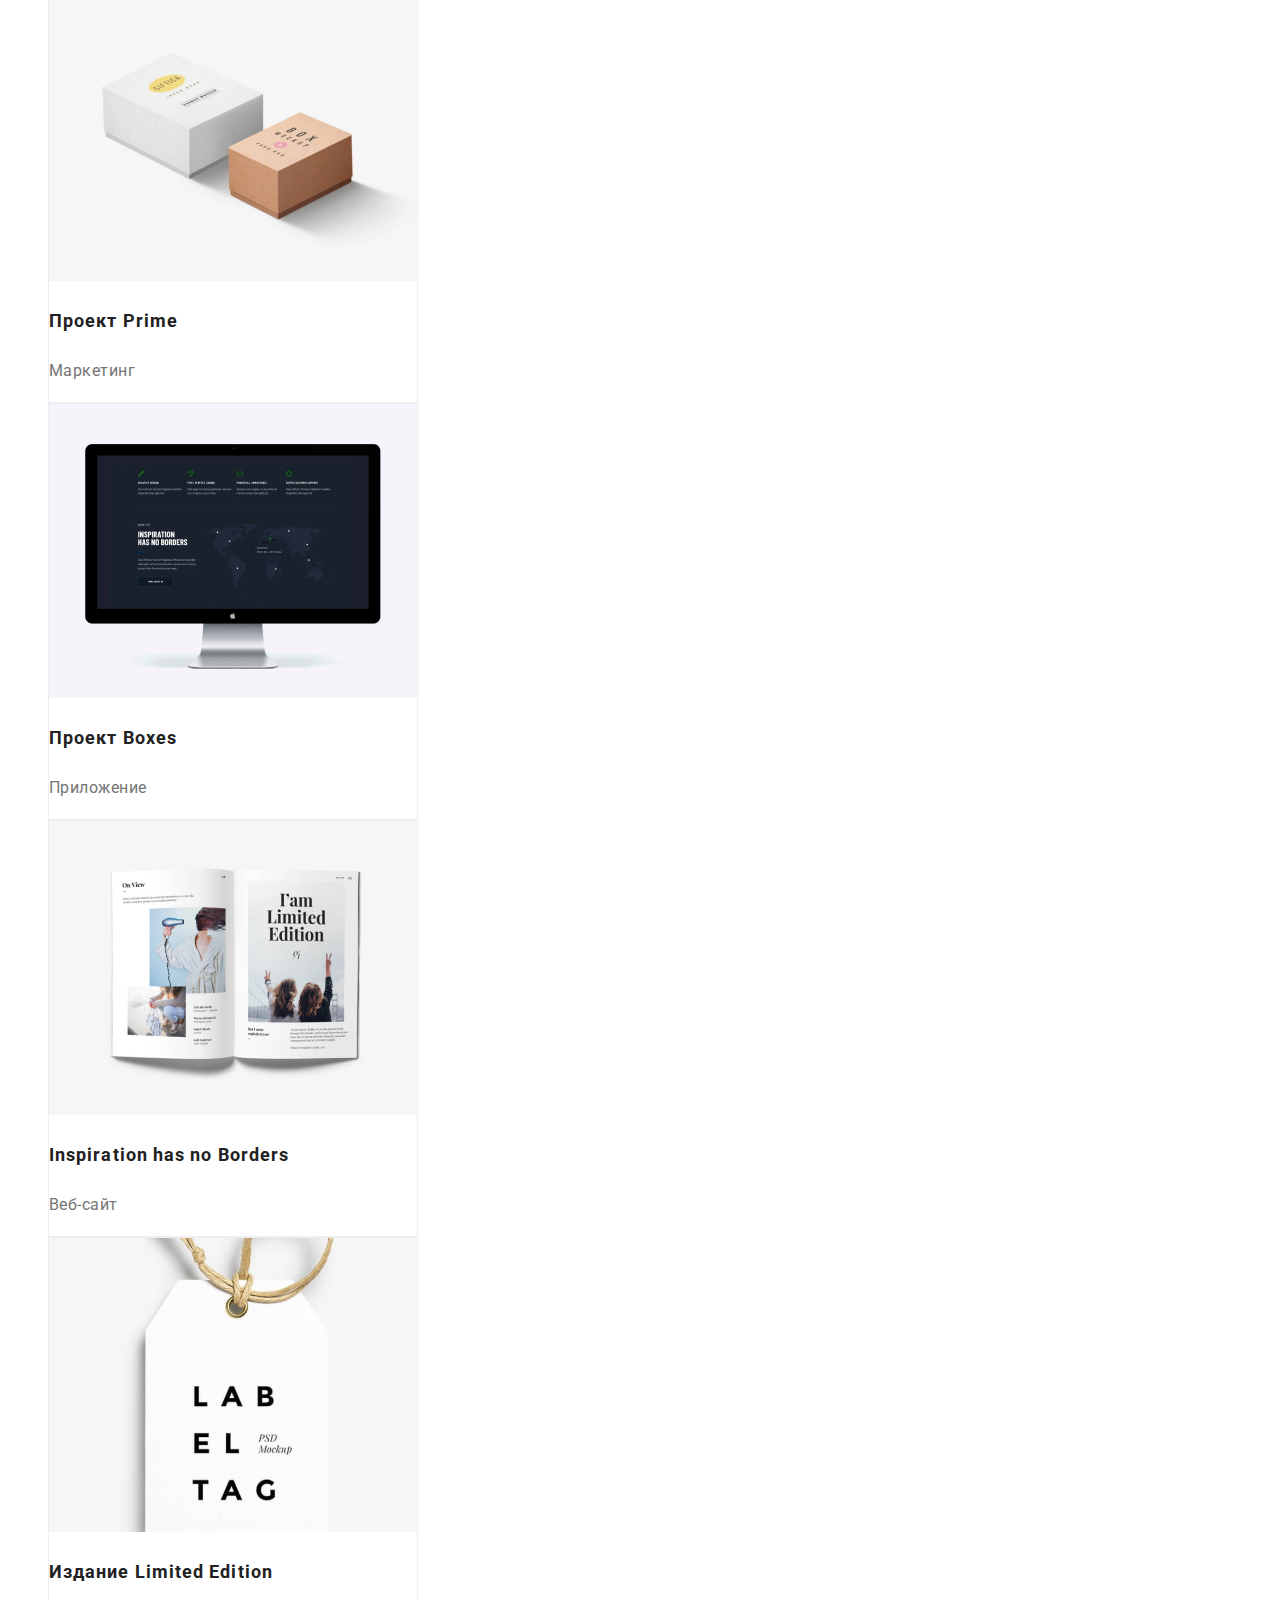
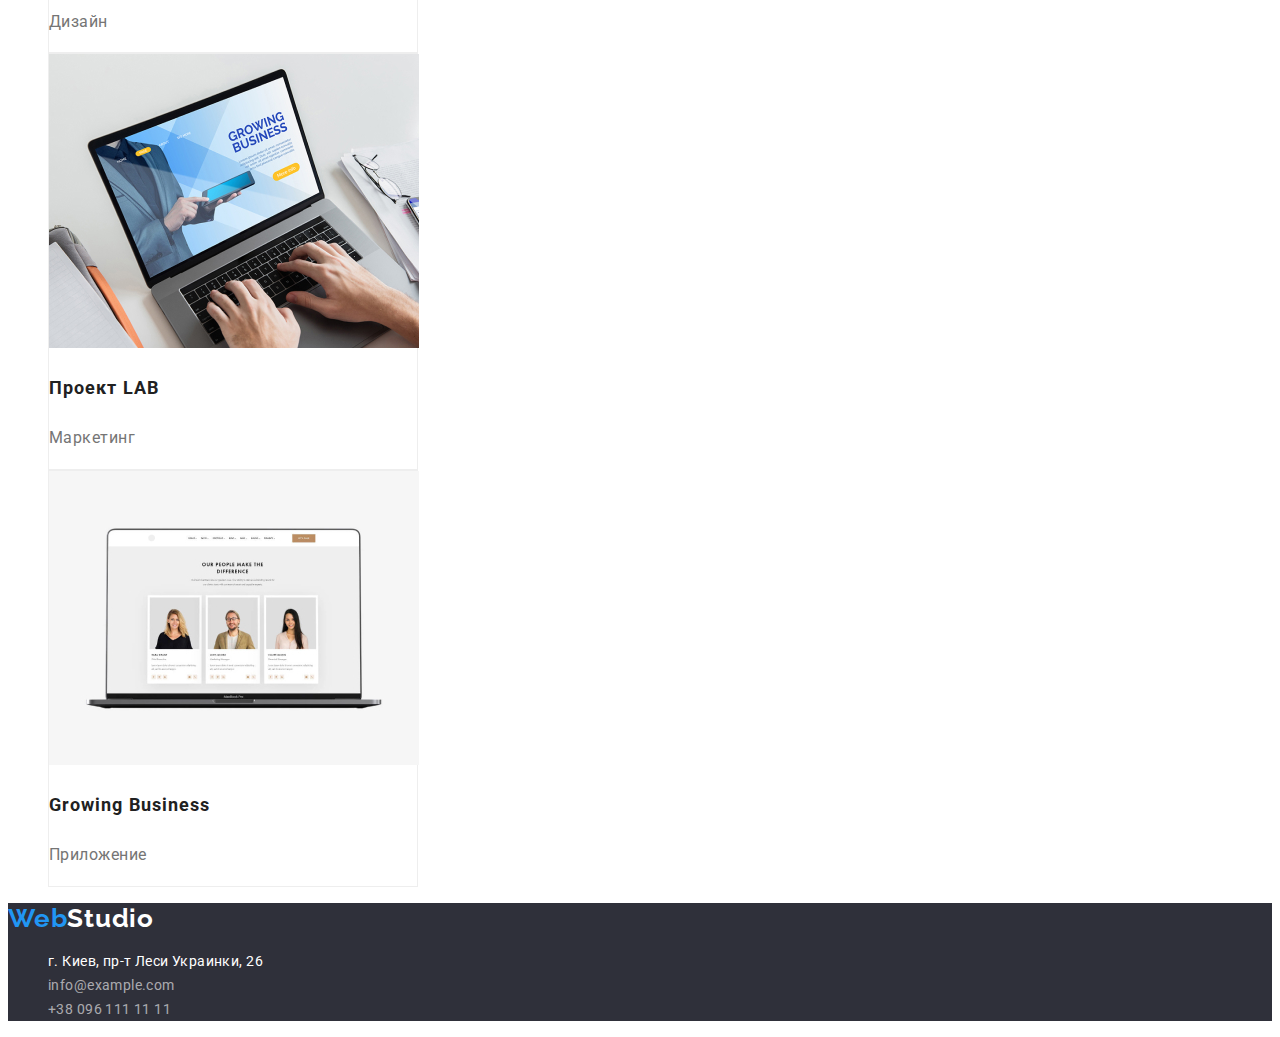
==== commit d52e190c: "fixing bugs" ====
--- a/portfolio.html
+++ b/portfolio.html
@@ -13,32 +13,32 @@
 </head>
 
 <body>
-    <header>
-        <!-- header-top  -->
+    <header class="header">
+        <!-- header-top -->
         <div class="header-top">
-            <a class="logo" href="#logo"> Web<span>Studio</span> </a>
-            <nav>
+            <a class="header-logo" href="#logo"> Web<span>Studio</span> </a>
+            <nav class="header-nav">
                 <ul class="nav-list">
-                    <li><a href="./index.html">Студия</a></li>
-                    <li><a href="./porfolio.html">Портфолио</a></li>
-                    <li><a href="./contacts.html">Контакты</a></li>
+                    <li><a class="list-link" href="./index.html">Студия</a></li>
+                    <li><a class="list-link" href="./portfolio.html">Портфолио</a></li>
+                    <li><a class="list-link" href="./contacts.html">Контакты</a></li>
                 </ul>
             </nav>
-            <ul class="social-link">
-                <li><a href="#">info@devstudio.com</a></li>
-                <li><a href="#">+38 096 111 11 11</a></li>
+            <ul class="header-links">
+                <li><a class="header-link" href="#">info@devstudio.com</a></li>
+                <li><a class="header-link" href="#">+38 096 111 11 11</a></li>
             </ul>
         </div>
     </header>
-    <main>
-        <section class="section-filter">
+    <main class="main">
+        <section class="main-filter">
             <h1 style="display: none">Секция Фильтров</h1>
             <ul class="main-list">
-                <li><button type="button">Все</button></li>
-                <li><button type="button">Веб-сайты</button></li>
-                <li><button type="button">Приложения</button></li>
-                <li><button type="button">Дизайн</button></li>
-                <li><button type="button">Маркетинг</button></li>
+                <li><button class="main-list-btn" type="button">Все</button></li>
+                <li><button class="main-list-btn" type="button">Веб-сайты</button></li>
+                <li><button class="main-list-btn" type="button">Приложения</button></li>
+                <li><button class="main-list-btn" type="button">Дизайн</button></li>
+                <li><button class="main-list-btn" type="button">Маркетинг</button></li>
             </ul>
         </section>
         <div class="section-store">
@@ -127,11 +127,11 @@
             </ul>
         </div>
     </main>
-    <footer>
+    <footer class="footer">
         <!-- footer-bottom -->
         <div class="footer-bottom">
-            <a class="logo" href="#logo">
-          Web<span class="c-white">Studio</span>
+            <a class="footer-logo" href="#logo">
+          Web<span class="color-white">Studio</span>
         </a>
             <address>
           <ul class="footer-list">
--- a/styles.css
+++ b/styles.css
@@ -1,6 +1,5 @@
 * {
-    margin: 0;
-    padding: 0;
+    box-sizing: border-box;
 }
 
 body {
@@ -14,6 +13,7 @@
 
 ul li {
     list-style: none;
+    margin: 0;
 }
 
 
@@ -26,13 +26,7 @@
 
 /* header  */
 
-.header-top a {
-    font-weight: 500;
-    line-height: 1;
-    letter-spacing: 0.02em;
-}
-
-.logo {
+.header-logo {
     font-family: 'Raleway', sans-serif;
     font-weight: 700;
     font-size: 26px;
@@ -48,11 +42,17 @@
 .nav-list a {
     color: #212121;
     font-size: 14px;
-}
-
-.social-link a {
-    color: #757575;
-    font-size: 14px;
+    font-weight: 500;
+    line-height: 1.14;
+    letter-spacing: 0.02em;
+}
+
+.header-links a {
+    color: #757575;
+    font-size: 14px;
+    font-weight: 500;
+    line-height: 1.14;
+    letter-spacing: 0.02em;
 }
 
 .header-top ul li a:hover {
@@ -81,8 +81,7 @@
     background: #2F303A;
 }
 
-.banner h1 {
-    width: 696px;
+.banner-title {
     font-weight: 900;
     font-size: 44px;
     line-height: 1.36;
@@ -92,7 +91,7 @@
     color: #FFFFFF;
 }
 
-.banner button {
+.banner-btn {
     font-family: inherit;
     font-weight: 700;
     font-size: 16px;
@@ -104,14 +103,14 @@
     cursor: pointer;
 }
 
-.banner button:hover {
+.banner-btn:hover {
     background: #757575;
 }
 
 
-/* our-features  */
-
-.list h3 {
+/* features  */
+
+.features-list h3 {
     font-weight: 700;
     font-size: 14px;
     line-height: 1.1;
@@ -120,12 +119,12 @@
     color: #212121;
 }
 
-.list li {
+.features-list li {
     width: 270px;
     text-align: left;
 }
 
-.list p {
+.features-list p {
     font-size: 14px;
     line-height: 1.7;
     letter-spacing: 0.03em;
@@ -133,14 +132,30 @@
 }
 
 
-/* our-teams  */
-
-.item {
+/* teams  */
+
+.teams-items {
     background: #FFFFFF;
     box-shadow: 0px 1px 3px rgba(0, 0, 0, 0.12), 0px 1px 1px rgba(0, 0, 0, 0.14), 0px 2px 1px rgba(0, 0, 0, 0.2);
     border-radius: 0px 0px 4px 4px;
 }
 
+.teams-item>h3 {
+    font-weight: 500;
+    font-size: 16px;
+    line-height: 1.18;
+    text-align: center;
+    letter-spacing: 0.03em;
+    color: #212121;
+}
+
+.teams-item>p {
+    line-height: 1.18;
+    text-align: center;
+    letter-spacing: 0.03em;
+    color: #757575;
+}
+
 
 /* footer */
 
@@ -149,12 +164,20 @@
     background: #2F303A;
 }
 
+.footer-logo {
+    font-family: 'Raleway', sans-serif;
+    font-weight: 700;
+    font-size: 26px;
+    line-height: 1.19;
+    letter-spacing: 0.03em;
+    color: #2196F3;
+}
+
 footer a {
     color: white;
 }
 
 .footer-list a {
-    font-style: normal;
     font-size: 14px;
     line-height: 1.7;
     letter-spacing: 0.03em;
@@ -164,18 +187,27 @@
     color: rgba(255, 255, 255, 0.6);
 }
 
+address {
+    font-style: normal;
+}
+
 
 /* portfolio  */
 
-.main-list button {
+.main-list-btn {
     font-family: inherit;
+    font-weight: 500;
+    font-size: 16px;
+    line-height: 1.6;
     background: #F5F4FA;
+    text-align: center;
+    letter-spacing: 0.03em;
     border-radius: 4px;
     border: none;
     box-shadow: 0px 3px 1px rgba(0, 0, 0, 0.1), 0px 1px 2px rgba(0, 0, 0, 0.08), 0px 2px 2px rgba(0, 0, 0, 0.12);
 }
 
-.main-list button:hover {
+.main-list-btn:hover {
     color: white;
     background: #2196f3;
     box-shadow: 0px 3px 1px rgba(0, 0, 0, 0.1), 0px 1px 2px rgba(0, 0, 0, 0.08), 0px 2px 2px rgba(0, 0, 0, 0.12);
@@ -187,6 +219,20 @@
     width: 370px;
 }
 
+.store-item h3 {
+    font-weight: 700;
+    font-size: 18px;
+    line-height: 2;
+    letter-spacing: 0.06em;
+    color: #212121;
+}
+
+.store-item p {
+    line-height: 1.8;
+    letter-spacing: 0.03em;
+    color: #757575;
+}
+
 .container {
     text-align: start;
 }